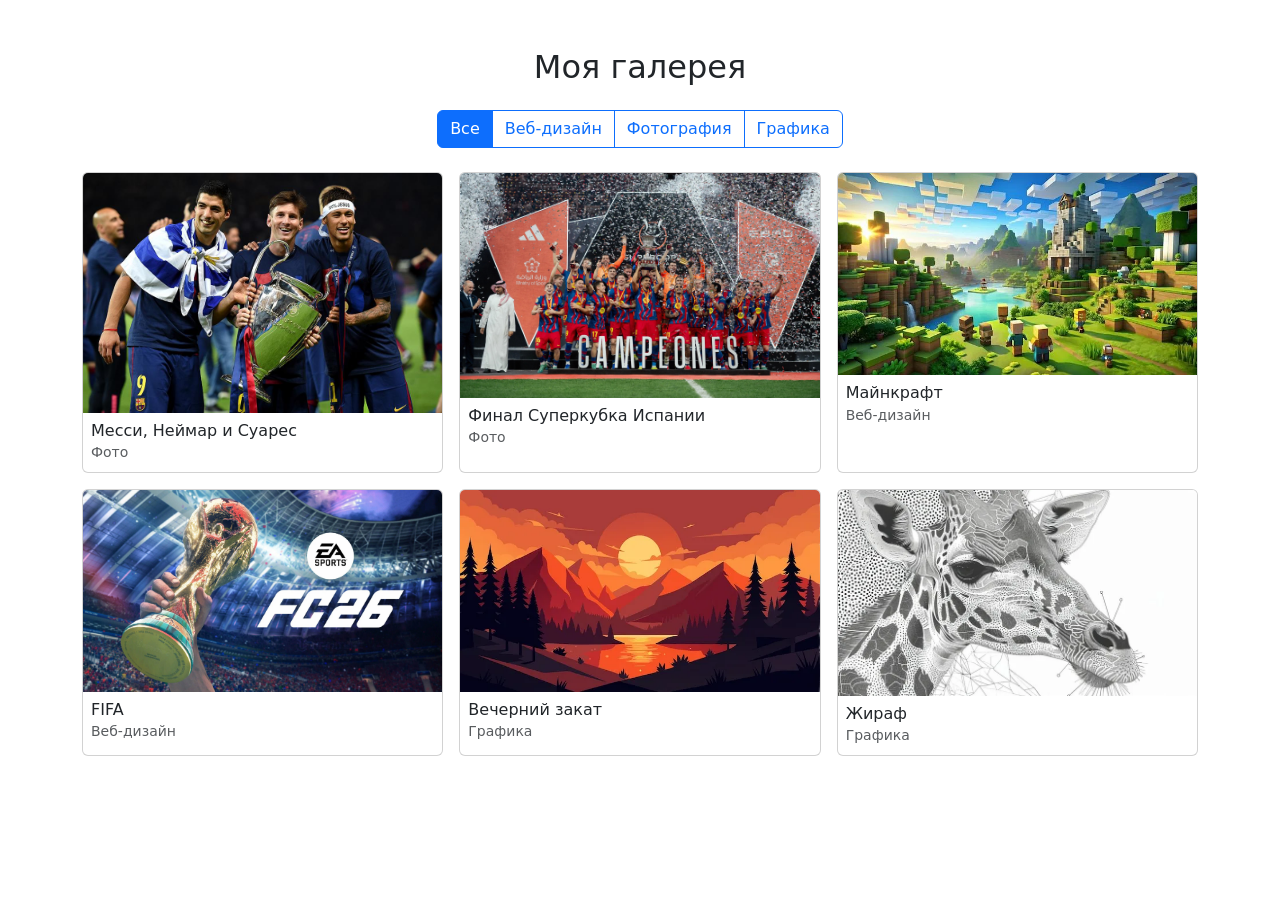
==== gallery.html @ 73d8fa2e "Completed Lab: Bootstrap 5 Framework" ====
<!doctype html>
<html lang="ru-RU">
  <head>
    <meta charset="UTF-8" />
    <meta name="viewport" content="width=device-width, initial-scale=1.0" />
    <title>Document</title>
    <link
      href="https://cdn.jsdelivr.net/npm/bootstrap@5.3.8/dist/css/bootstrap.min.css"
      rel="stylesheet"
      integrity="sha384
sRIl4kxILFvY47J16cr9ZwB07vP4J8+LH7qKQnuqkuIAvNWLzeN8tE5YBujZqJLB"
      crossorigin="anonymous"
    />
    <link rel="stylesheet" href="custom.css" />
  </head>
  <body>
    <body>
      <div class="container mt-5">
        <h2 class="text-center mb-4">Моя галерея</h2>

        <div class="text-center mb-4">
          <div class="btn-group" role="group">
            <button class="btn btn-outline-primary" onclick="filterGallery('all')">Все</button>
            <button class="btn btn-outline-primary" onclick="filterGallery('web')">Веб-дизайн</button>
            <button class="btn btn-outline-primary" onclick="filterGallery('photo')">Фотография</button>
            <button class="btn btn-outline-primary" onclick="filterGallery('graphic')">Графика</button>
          </div>
        </div>
        <div class="row g-3" id="gallery">

          <div class="col-6 col-md-4 gallery-item" data-category="photo">
            <div class="card h-100">
              <img src="img/photo1.png" class="card-img-top" alt="Фото" />
              <div class="card-body p-2">
                <h6 class="card-title mb-0">Месси, Неймар и Суарес</h6>
                <small class="text-muted">Фото</small>
              </div>
            </div>
          </div>

          <div class="col-6 col-md-4 gallery-item" data-category="photo">
            <div class="card h-100">
              <img src="img/photo2.png" class="card-img-top" alt="Фото" />
              <div class="card-body p-2">
                <h6 class="card-title mb-0">Финал Суперкубка Испании</h6>
                <small class="text-muted">Фото</small>
              </div>
            </div>
          </div>


          <div class="col-6 col-md-4 gallery-item" data-category="web">
            <div class="card h-100">
              <img src="img/web1.png" class="card-img-top" alt="Веб-проект" />
              <div class="card-body p-2">
                <h6 class="card-title mb-0">Майнкрафт</h6>
                <small class="text-muted">Веб-дизайн</small>
              </div>
            </div>
          </div>

          <div class="col-6 col-md-4 gallery-item" data-category="web">
            <div class="card h-100">
              <img src="img/web2.png" class="card-img-top" alt="Веб-проект" />
              <div class="card-body p-2">
                <h6 class="card-title mb-0">FIFA</h6>
                <small class="text-muted">Веб-дизайн</small>
              </div>
            </div>
          </div>

          <div class="col-6 col-md-4 gallery-item" data-category="graphic">
            <div class="card h-100">
              <img src="img/graphic1.png" class="card-img-top" alt="Графика" />
              <div class="card-body p-2">
                <h6 class="card-title mb-0">Вечерний закат</h6>
                <small class="text-muted">Графика</small>
              </div>
            </div>
          </div>

          <div class="col-6 col-md-4 gallery-item" data-category="graphic">
            <div class="card h-100">
              <img src="img/graphic2.png" class="card-img-top" alt="Графика" />
              <div class="card-body p-2">
                <h6 class="card-title mb-0">Жираф</h6>
                <small class="text-muted">Графика</small>
              </div>
            </div>
          </div>
        </div>
      </div>
    </body>

    <script
      src="https://cdn.jsdelivr.net/npm/bootstrap@5.3.8/dist/js/bootstrap.bundle.min.js"
      integrity="sha384
FKyoEForCGlyvwx9Hj09JcYn3nv7wiPVlz7YYwJrWVcXK/BmnVDxM+D2scQbITxI"
      crossorigin="anonymous"
    ></script>

    <script>
        function filterGallery(category) {
            const items = document.querySelectorAll(".gallery-item");
            const buttons = document.querySelectorAll(".btn-group .btn");
            buttons.forEach((btn) => {
                btn.classList.remove("active");
            });
            event.target.classList.add("active");
            items.forEach((item) => {
                const itemCategory = item.dataset.category;
                if (category === "all" || category === itemCategory) {
                item.style.display = "block";
                } else {
                    item.style.display = "none";
                }
            });
        }

        window.onload = function () {
            document.querySelector(".btn-group .btn").classList.add("active");
        };
    </script>
  </body>
</html>
---- custom.css ----
.card {
    transition: transform 0.3s ease;
}
.card:hover {
    transform: scale(1.05);
}
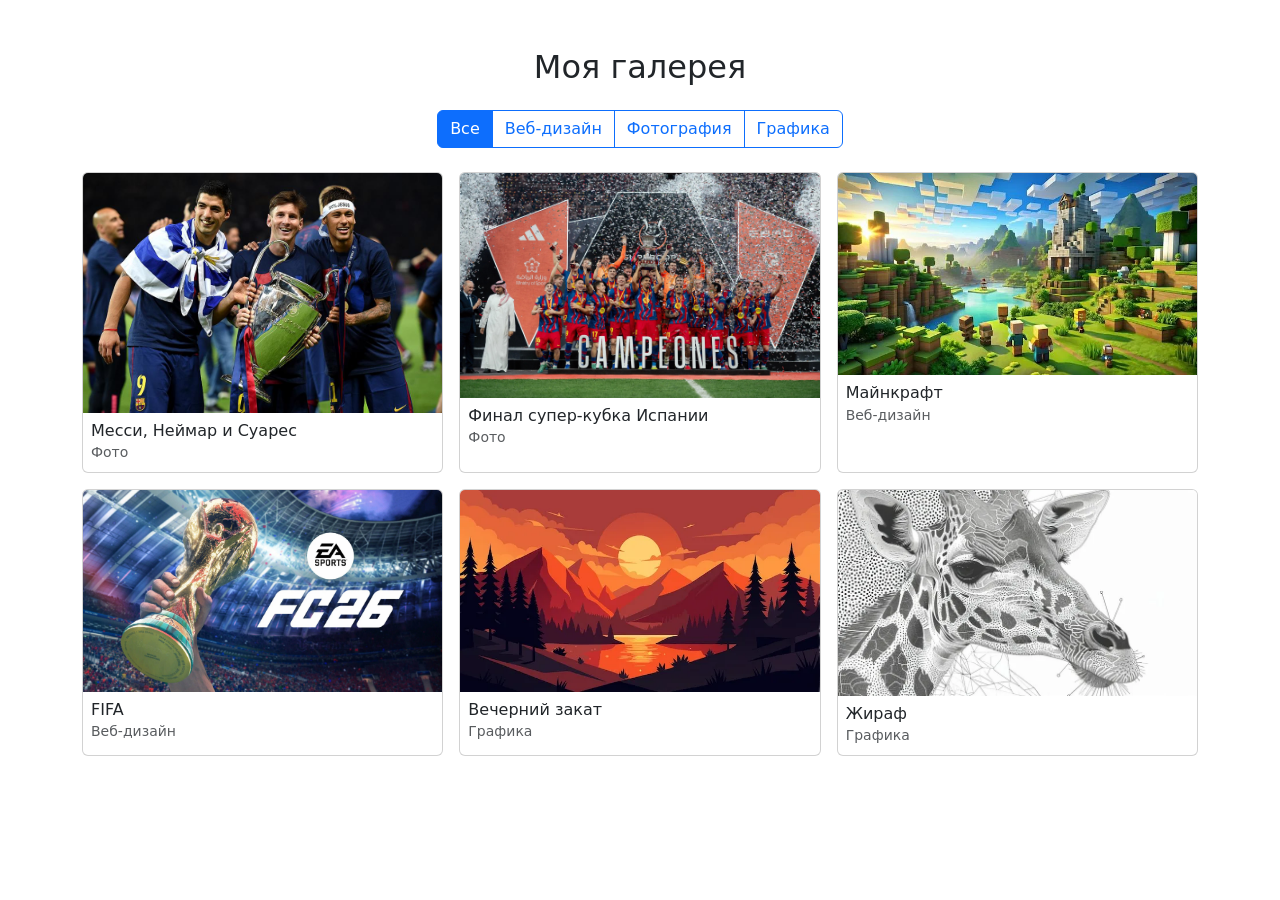
==== commit 7da03ff0: "Update gallery.html" ====
--- a/gallery.html
+++ b/gallery.html
@@ -42,7 +42,7 @@
             <div class="card h-100">
               <img src="img/photo2.png" class="card-img-top" alt="Фото" />
               <div class="card-body p-2">
-                <h6 class="card-title mb-0">Финал Суперкубка Испании</h6>
+                <h6 class="card-title mb-0">Финал супер-кубка Испании</h6>
                 <small class="text-muted">Фото</small>
               </div>
             </div>
